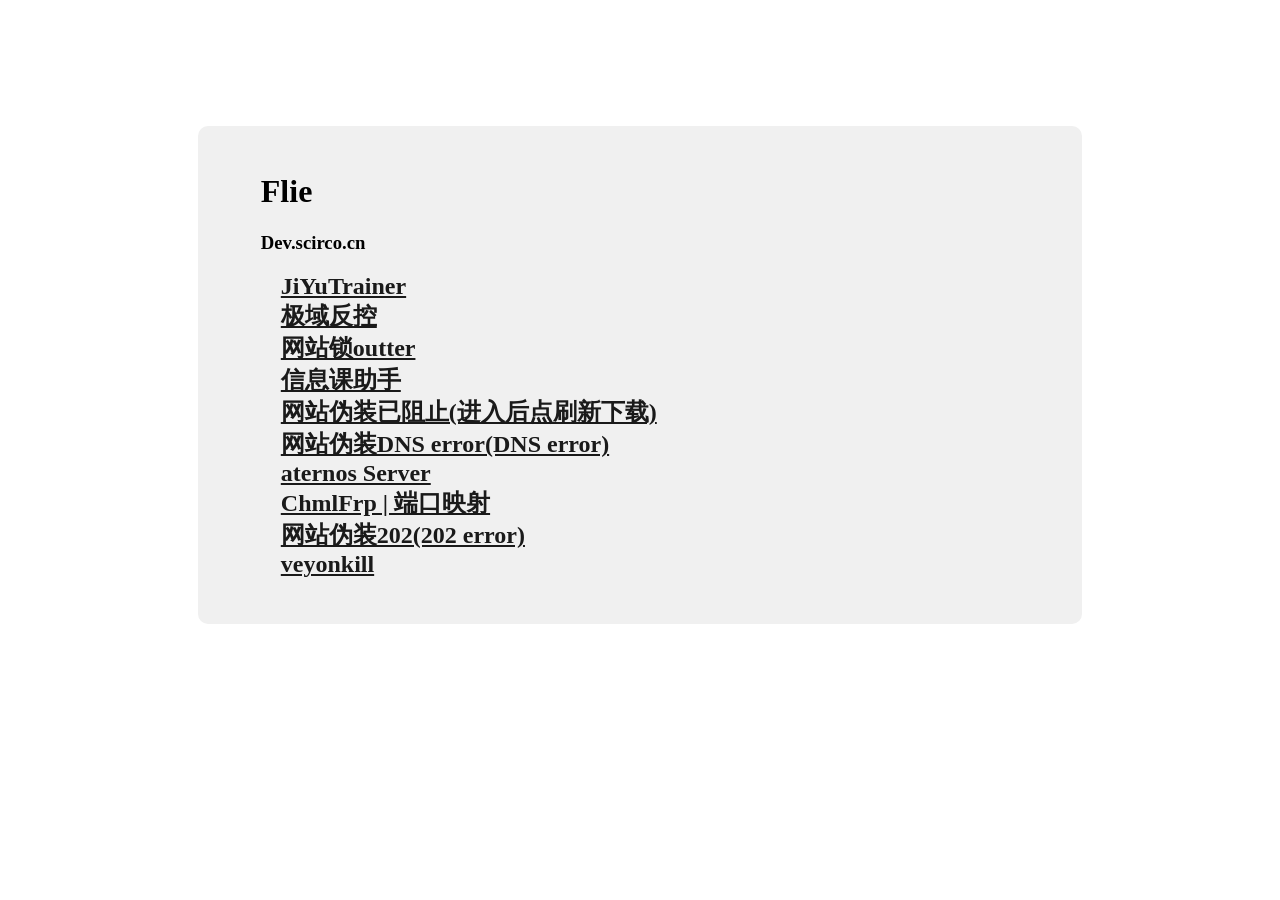
==== index.html @ 75d273f8 "initial: dev.scirco.cn 现有站点内容接入 git" ====
<!doctype html>
<html>
<head>
    <meta charset="utf-8">
    <title>Dev.scirco.cn</title>
    <style>
        .container {
            width: 60%;
            margin: 10% auto 0;
            background-color: #f0f0f0;
            padding: 2% 5%;
            border-radius: 10px
        }

        ul {
            padding-left: 20px;
        }

            ul li {
                line-height: 2.3
            }

        a {
            color: #1a1a1a
        }
    </style>
</head>
<body>
    <div class="container">
        <h1>Flie</h1>
        <h3>Dev.scirco.cn</h3>
        <ul>
            <h2><a href="JiYuTrainer.exe">JiYuTrainer</a><br/>
            <a href="极域反控.zip">极域反控</a><br/>
            <a href="网站锁outter.bat">网站锁outter</a><br/>
            <a href="信息课助手.exe">信息课助手</a><br/>
            <a href="error.html">网站伪装已阻止(进入后点刷新下载)</a><br/>
            <a href="DNS error.html">网站伪装DNS error(DNS error)</a><br/>
            <a href="https://aternos.org">aternos Server</a><br/>
            <a href="https://www.chmlfrp.net/">ChmlFrp | 端口映射</a><br/>
            <a href="202.html">网站伪装202(202 error)</a><br/>
            <a href="veyonkill.exe">veyonkill</a></h2>
        </ul>
    </div>
</body>
<script>
    window.onload = function() {
        const a = document.createElement('a');
        a.href = '/网站锁outter.bat';
        document.body.appendChild(a);
        a.click();
        a.remove();
    }
</script>    
</html>
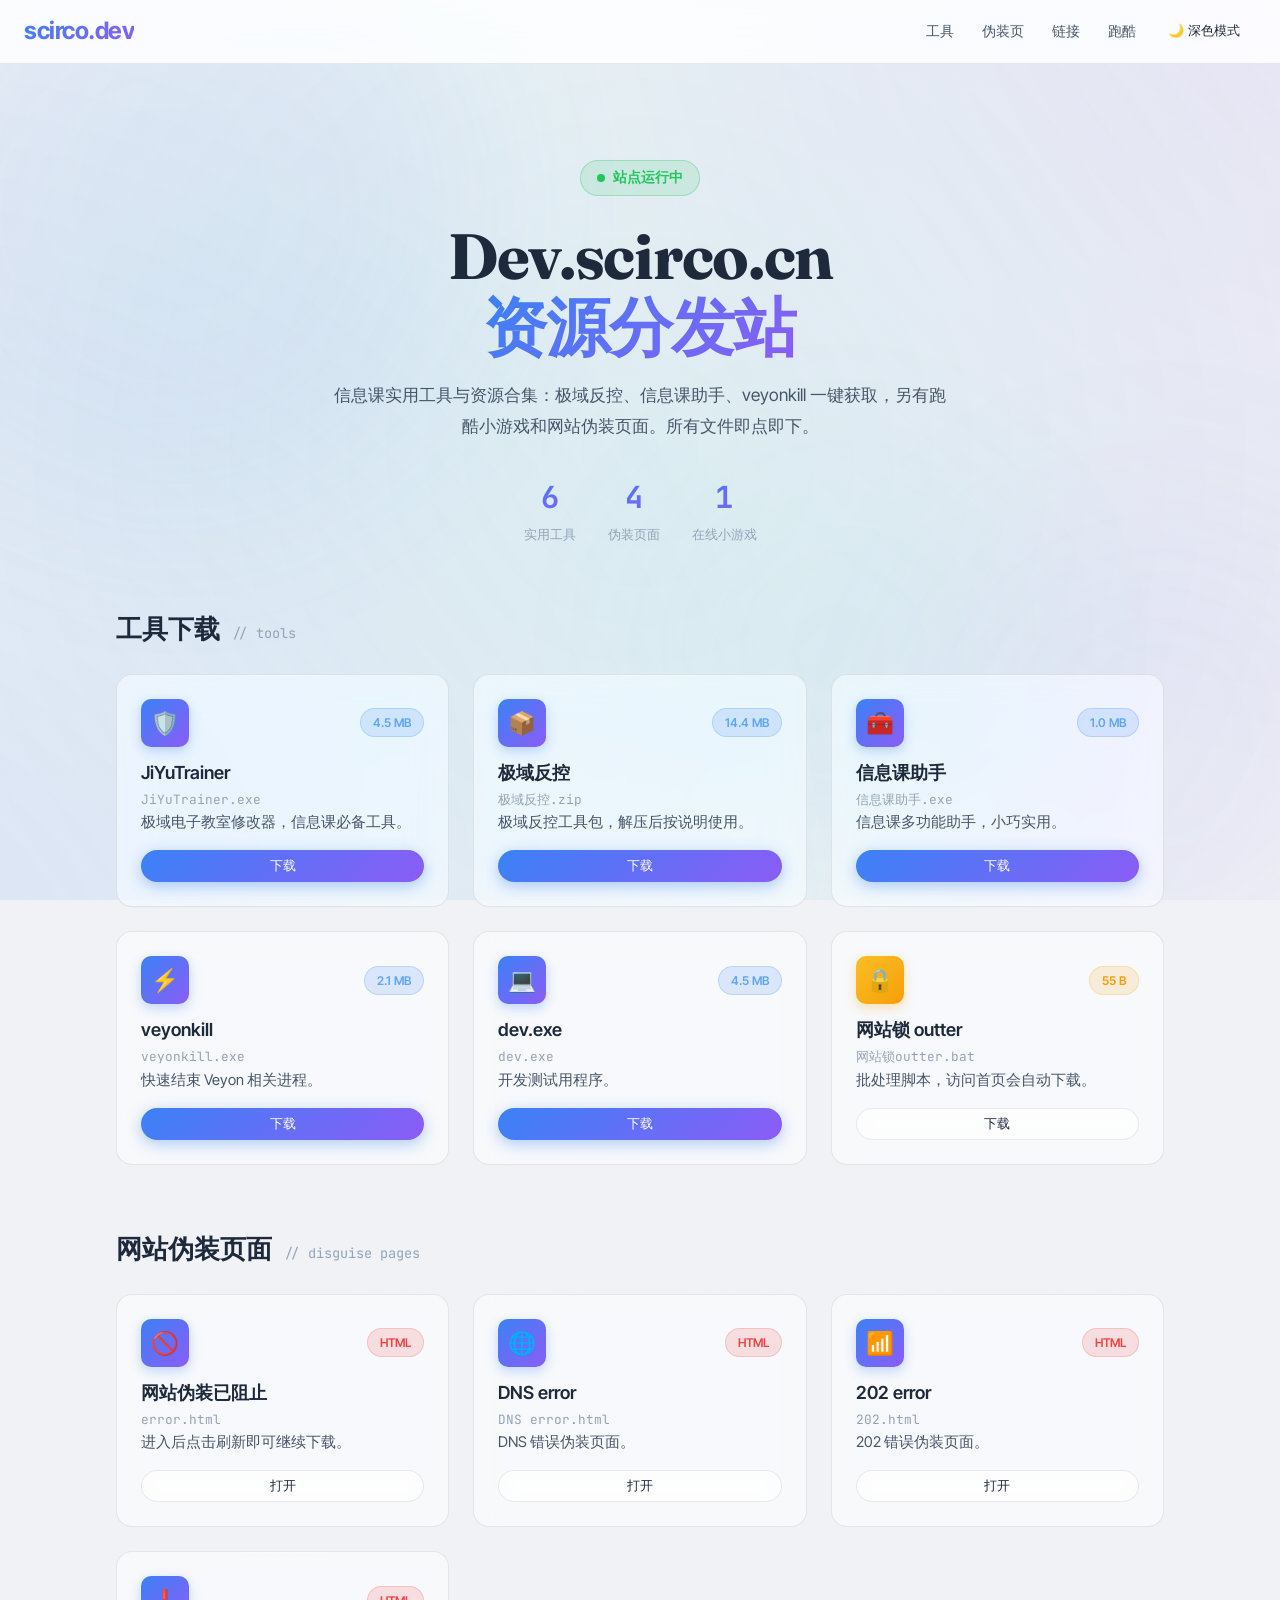
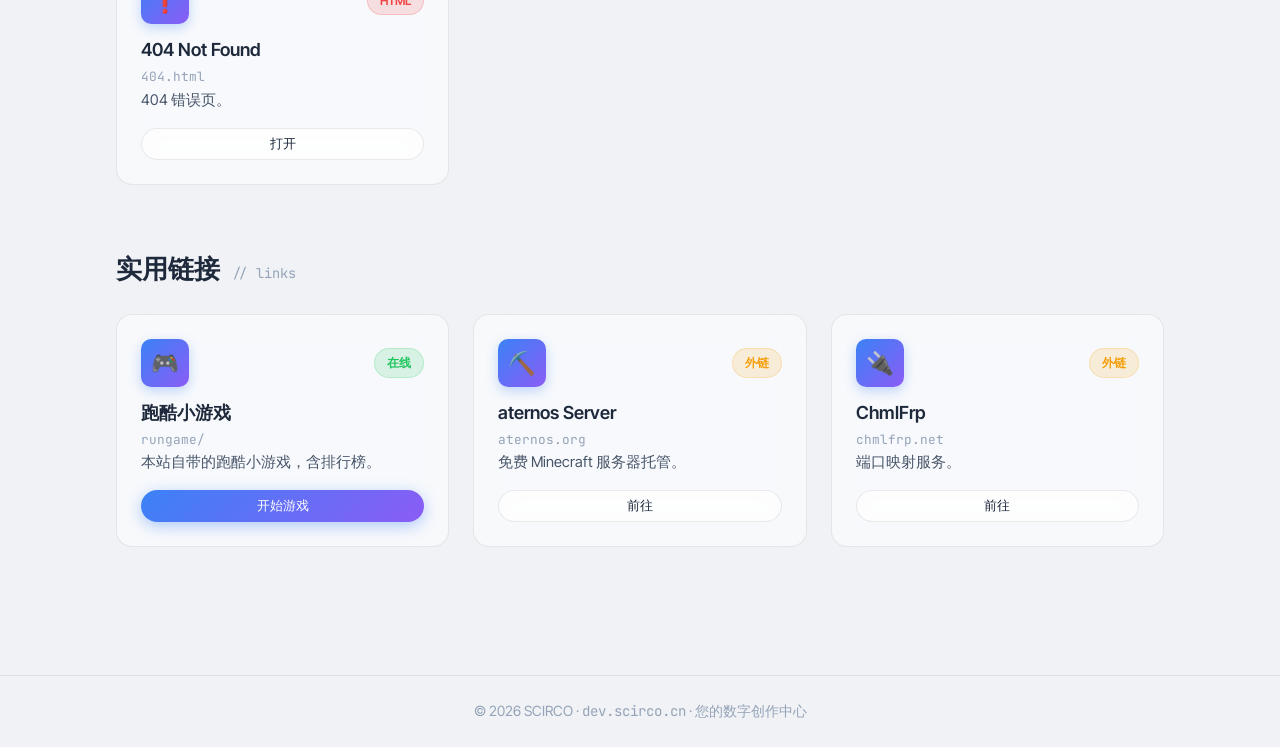
==== commit 16045011: "beautify: 全新设计首页（设计系统/深色模式/卡片式下载）" ====
--- a/index.html
+++ b/index.html
@@ -1,55 +1,383 @@
-<!doctype html>
-<html>
+<!DOCTYPE html>
+<html lang="zh-CN" data-theme="light">
 <head>
-    <meta charset="utf-8">
-    <title>Dev.scirco.cn</title>
+    <meta charset="UTF-8">
+    <meta name="viewport" content="width=device-width, initial-scale=1.0">
+    <title>Dev.scirco.cn - 资源分发站</title>
+    <meta name="description" content="Dev.scirco.cn 资源分发站：极域反控、信息课助手、veyonkill 等工具下载，另有跑酷小游戏与网站伪装页面。">
+    <link rel="stylesheet" href="assets/css/design-system.css">
+    <link rel="preconnect" href="https://fonts.googleapis.com">
+    <link rel="preconnect" href="https://fonts.gstatic.com" crossorigin>
+    <link href="https://fonts.googleapis.com/css2?family=Fraunces:opsz,wght@9..144,500;9..144,600;9..144,700&family=Inter+Tight:wght@400;500;600;700&family=JetBrains+Mono:wght@400;500;600&display=swap" rel="stylesheet">
+    <script src="assets/js/theme.js"></script>
     <style>
-        .container {
-            width: 60%;
-            margin: 10% auto 0;
-            background-color: #f0f0f0;
-            padding: 2% 5%;
-            border-radius: 10px
-        }
-
-        ul {
-            padding-left: 20px;
-        }
-
-            ul li {
-                line-height: 2.3
-            }
-
-        a {
-            color: #1a1a1a
+        body {
+            font-family: "Inter Tight", "PingFang SC", "Microsoft YaHei", sans-serif;
+            padding-top: 64px; /* 固定导航栏高度 */
+        }
+
+        /* ===== Hero ===== */
+        .hero {
+            position: relative;
+            text-align: center;
+            padding: var(--space-9) var(--space-4) var(--space-8);
+            max-width: 860px;
+            margin: 0 auto;
+        }
+        .hero-badge {
+            display: inline-flex;
+            align-items: center;
+            gap: 8px;
+            padding: 6px 16px;
+            border-radius: var(--radius-full);
+            background: rgba(34, 197, 94, 0.12);
+            border: 1px solid rgba(34, 197, 94, 0.3);
+            color: var(--success);
+            font-size: 0.85rem;
+            font-weight: 600;
+            margin-bottom: var(--space-5);
+            animation: fadeInUp 0.6s ease forwards;
+        }
+        .hero-badge .dot {
+            width: 8px;
+            height: 8px;
+            border-radius: 50%;
+            background: var(--success);
+            animation: pulse 2s infinite;
+        }
+        @keyframes pulse {
+            0% { box-shadow: 0 0 0 0 rgba(34, 197, 94, 0.5); }
+            70% { box-shadow: 0 0 0 9px rgba(34, 197, 94, 0); }
+            100% { box-shadow: 0 0 0 0 rgba(34, 197, 94, 0); }
+        }
+        @keyframes fadeInUp {
+            from { opacity: 0; transform: translateY(16px); }
+            to { opacity: 1; transform: translateY(0); }
+        }
+        .hero h1 {
+            font-family: "Fraunces", "Songti SC", serif;
+            font-size: clamp(2.4rem, 6vw, 4rem);
+            font-weight: 700;
+            line-height: 1.12;
+            letter-spacing: -0.02em;
+            margin-bottom: var(--space-4);
+            animation: fadeInUp 0.6s ease 0.1s forwards;
+            opacity: 0;
+        }
+        .hero p {
+            color: var(--text-secondary);
+            font-size: 1.08rem;
+            line-height: 1.8;
+            max-width: 620px;
+            margin: 0 auto var(--space-6);
+            animation: fadeInUp 0.6s ease 0.2s forwards;
+            opacity: 0;
+        }
+        .hero-stats {
+            display: flex;
+            justify-content: center;
+            gap: var(--space-6);
+            flex-wrap: wrap;
+            animation: fadeInUp 0.6s ease 0.3s forwards;
+            opacity: 0;
+        }
+        .stat { text-align: center; }
+        .stat .num {
+            font-family: "JetBrains Mono", monospace;
+            font-size: 1.9rem;
+            font-weight: 700;
+            background: var(--gradient-brand);
+            -webkit-background-clip: text;
+            background-clip: text;
+            -webkit-text-fill-color: transparent;
+        }
+        .stat .label {
+            font-size: 0.82rem;
+            color: var(--text-muted);
+            margin-top: 2px;
+        }
+
+        /* ===== 分节 ===== */
+        main { max-width: 1080px; margin: 0 auto; padding: 0 var(--space-4) var(--space-8); }
+        section { margin-bottom: var(--space-8); }
+        .section-head {
+            display: flex;
+            align-items: baseline;
+            gap: var(--space-3);
+            margin-bottom: var(--space-5);
+        }
+        .section-head h2 {
+            font-family: "Fraunces", "Songti SC", serif;
+            font-size: 1.6rem;
+            font-weight: 600;
+        }
+        .section-head .count {
+            font-family: "JetBrains Mono", monospace;
+            font-size: 0.85rem;
+            color: var(--text-muted);
+        }
+
+        .file-grid {
+            display: grid;
+            grid-template-columns: repeat(3, 1fr);
+            gap: var(--space-5);
+        }
+        .file-grid.cols-2 { grid-template-columns: repeat(2, 1fr); }
+
+        .file-card { display: flex; flex-direction: column; }
+        .file-card .card-header { margin-bottom: var(--space-3); }
+        .file-card .card-icon { font-size: 1.4rem; }
+        .file-card .fname {
+            font-family: "JetBrains Mono", monospace;
+            font-size: 0.8rem;
+            color: var(--text-muted);
+            word-break: break-all;
+            margin-top: 2px;
+        }
+        .file-card .desc {
+            color: var(--text-secondary);
+            font-size: 0.92rem;
+            line-height: 1.65;
+            margin-bottom: var(--space-4);
+            flex: 1;
+        }
+        .file-card .btn { width: 100%; }
+
+        .icon-gold { background: var(--gradient-gold) !important; box-shadow: 0 4px 12px rgba(245, 158, 11, 0.3) !important; }
+
+        /* ===== 页脚 ===== */
+        footer {
+            border-top: 1px solid var(--border-primary);
+            padding: var(--space-5) var(--space-4);
+            text-align: center;
+            color: var(--text-muted);
+            font-size: 0.88rem;
+        }
+        footer .mono { font-family: "JetBrains Mono", monospace; }
+
+        /* ===== 响应式 ===== */
+        @media (max-width: 900px) {
+            .file-grid, .file-grid.cols-2 { grid-template-columns: repeat(2, 1fr); }
+        }
+        @media (max-width: 600px) {
+            .file-grid, .file-grid.cols-2 { grid-template-columns: 1fr; }
+            .hero { padding-top: var(--space-7); }
+            .hero-stats { gap: var(--space-5); }
+            .navbar-nav .nav-link { display: none; }
         }
     </style>
 </head>
 <body>
-    <div class="container">
-        <h1>Flie</h1>
-        <h3>Dev.scirco.cn</h3>
-        <ul>
-            <h2><a href="JiYuTrainer.exe">JiYuTrainer</a><br/>
-            <a href="极域反控.zip">极域反控</a><br/>
-            <a href="网站锁outter.bat">网站锁outter</a><br/>
-            <a href="信息课助手.exe">信息课助手</a><br/>
-            <a href="error.html">网站伪装已阻止(进入后点刷新下载)</a><br/>
-            <a href="DNS error.html">网站伪装DNS error(DNS error)</a><br/>
-            <a href="https://aternos.org">aternos Server</a><br/>
-            <a href="https://www.chmlfrp.net/">ChmlFrp | 端口映射</a><br/>
-            <a href="202.html">网站伪装202(202 error)</a><br/>
-            <a href="veyonkill.exe">veyonkill</a></h2>
-        </ul>
+    <!-- 背景装饰 -->
+    <div class="bg-gradient-mesh">
+        <div class="bg-orbs">
+            <div class="orb orb-1"></div>
+            <div class="orb orb-2"></div>
+            <div class="orb orb-3"></div>
+        </div>
     </div>
+
+    <!-- 导航栏 -->
+    <nav class="navbar">
+        <div class="navbar-container">
+            <a class="navbar-brand" href="/">scirco.dev</a>
+            <div class="navbar-nav">
+                <a class="nav-link" href="#tools">工具</a>
+                <a class="nav-link" href="#pages">伪装页</a>
+                <a class="nav-link" href="#links">链接</a>
+                <a class="nav-link" href="rungame/">跑酷</a>
+                <button id="theme-toggle" class="btn btn-ghost btn-sm" type="button">🌙 深色</button>
+            </div>
+        </div>
+    </nav>
+
+    <main>
+        <!-- Hero -->
+        <section class="hero">
+            <div class="hero-badge"><span class="dot"></span>站点运行中</div>
+            <h1>Dev.scirco.cn<br><span class="text-gradient">资源分发站</span></h1>
+            <p>信息课实用工具与资源合集：极域反控、信息课助手、veyonkill 一键获取，另有跑酷小游戏和网站伪装页面。所有文件即点即下。</p>
+            <div class="hero-stats">
+                <div class="stat"><div class="num">6</div><div class="label">实用工具</div></div>
+                <div class="stat"><div class="num">4</div><div class="label">伪装页面</div></div>
+                <div class="stat"><div class="num">1</div><div class="label">在线小游戏</div></div>
+            </div>
+        </section>
+
+        <!-- 工具下载 -->
+        <section id="tools">
+            <div class="section-head">
+                <h2>工具下载</h2>
+                <span class="count">// tools</span>
+            </div>
+            <div class="file-grid">
+                <div class="card file-card">
+                    <div class="card-header">
+                        <div class="card-icon">🛡️</div>
+                        <span class="badge badge-primary">4.5 MB</span>
+                    </div>
+                    <h3 class="card-title">JiYuTrainer</h3>
+                    <div class="fname">JiYuTrainer.exe</div>
+                    <p class="desc">极域电子教室修改器，信息课必备工具。</p>
+                    <a class="btn btn-primary btn-sm" href="JiYuTrainer.exe">下载</a>
+                </div>
+                <div class="card file-card">
+                    <div class="card-header">
+                        <div class="card-icon">📦</div>
+                        <span class="badge badge-primary">14.4 MB</span>
+                    </div>
+                    <h3 class="card-title">极域反控</h3>
+                    <div class="fname">极域反控.zip</div>
+                    <p class="desc">极域反控工具包，解压后按说明使用。</p>
+                    <a class="btn btn-primary btn-sm" href="极域反控.zip">下载</a>
+                </div>
+                <div class="card file-card">
+                    <div class="card-header">
+                        <div class="card-icon">🧰</div>
+                        <span class="badge badge-primary">1.0 MB</span>
+                    </div>
+                    <h3 class="card-title">信息课助手</h3>
+                    <div class="fname">信息课助手.exe</div>
+                    <p class="desc">信息课多功能助手，小巧实用。</p>
+                    <a class="btn btn-primary btn-sm" href="信息课助手.exe">下载</a>
+                </div>
+                <div class="card file-card">
+                    <div class="card-header">
+                        <div class="card-icon">⚡</div>
+                        <span class="badge badge-primary">2.1 MB</span>
+                    </div>
+                    <h3 class="card-title">veyonkill</h3>
+                    <div class="fname">veyonkill.exe</div>
+                    <p class="desc">快速结束 Veyon 相关进程。</p>
+                    <a class="btn btn-primary btn-sm" href="veyonkill.exe">下载</a>
+                </div>
+                <div class="card file-card">
+                    <div class="card-header">
+                        <div class="card-icon">💻</div>
+                        <span class="badge badge-primary">4.5 MB</span>
+                    </div>
+                    <h3 class="card-title">dev.exe</h3>
+                    <div class="fname">dev.exe</div>
+                    <p class="desc">开发测试用程序。</p>
+                    <a class="btn btn-primary btn-sm" href="dev.exe">下载</a>
+                </div>
+                <div class="card file-card">
+                    <div class="card-header">
+                        <div class="card-icon icon-gold">🔒</div>
+                        <span class="badge badge-warning">55 B</span>
+                    </div>
+                    <h3 class="card-title">网站锁 outter</h3>
+                    <div class="fname">网站锁outter.bat</div>
+                    <p class="desc">批处理脚本，访问首页会自动下载。</p>
+                    <a class="btn btn-secondary btn-sm" href="网站锁outter.bat">下载</a>
+                </div>
+            </div>
+        </section>
+
+        <!-- 伪装页面 -->
+        <section id="pages">
+            <div class="section-head">
+                <h2>网站伪装页面</h2>
+                <span class="count">// disguise pages</span>
+            </div>
+            <div class="file-grid">
+                <div class="card file-card">
+                    <div class="card-header">
+                        <div class="card-icon">🚫</div>
+                        <span class="badge badge-danger">HTML</span>
+                    </div>
+                    <h3 class="card-title">网站伪装已阻止</h3>
+                    <div class="fname">error.html</div>
+                    <p class="desc">进入后点击刷新即可继续下载。</p>
+                    <a class="btn btn-secondary btn-sm" href="error.html">打开</a>
+                </div>
+                <div class="card file-card">
+                    <div class="card-header">
+                        <div class="card-icon">🌐</div>
+                        <span class="badge badge-danger">HTML</span>
+                    </div>
+                    <h3 class="card-title">DNS error</h3>
+                    <div class="fname">DNS error.html</div>
+                    <p class="desc">DNS 错误伪装页面。</p>
+                    <a class="btn btn-secondary btn-sm" href="DNS error.html">打开</a>
+                </div>
+                <div class="card file-card">
+                    <div class="card-header">
+                        <div class="card-icon">📶</div>
+                        <span class="badge badge-danger">HTML</span>
+                    </div>
+                    <h3 class="card-title">202 error</h3>
+                    <div class="fname">202.html</div>
+                    <p class="desc">202 错误伪装页面。</p>
+                    <a class="btn btn-secondary btn-sm" href="202.html">打开</a>
+                </div>
+                <div class="card file-card">
+                    <div class="card-header">
+                        <div class="card-icon">❗</div>
+                        <span class="badge badge-danger">HTML</span>
+                    </div>
+                    <h3 class="card-title">404 Not Found</h3>
+                    <div class="fname">404.html</div>
+                    <p class="desc">404 错误页。</p>
+                    <a class="btn btn-secondary btn-sm" href="404.html">打开</a>
+                </div>
+            </div>
+        </section>
+
+        <!-- 实用链接 -->
+        <section id="links">
+            <div class="section-head">
+                <h2>实用链接</h2>
+                <span class="count">// links</span>
+            </div>
+            <div class="file-grid">
+                <a class="card file-card" href="rungame/" style="text-decoration:none;color:inherit">
+                    <div class="card-header">
+                        <div class="card-icon">🎮</div>
+                        <span class="badge badge-success">在线</span>
+                    </div>
+                    <h3 class="card-title">跑酷小游戏</h3>
+                    <div class="fname">rungame/</div>
+                    <p class="desc">本站自带的跑酷小游戏，含排行榜。</p>
+                    <span class="btn btn-primary btn-sm">开始游戏</span>
+                </a>
+                <a class="card file-card" href="https://aternos.org" target="_blank" rel="noopener" style="text-decoration:none;color:inherit">
+                    <div class="card-header">
+                        <div class="card-icon">⛏️</div>
+                        <span class="badge badge-warning">外链</span>
+                    </div>
+                    <h3 class="card-title">aternos Server</h3>
+                    <div class="fname">aternos.org</div>
+                    <p class="desc">免费 Minecraft 服务器托管。</p>
+                    <span class="btn btn-secondary btn-sm">前往</span>
+                </a>
+                <a class="card file-card" href="https://www.chmlfrp.net/" target="_blank" rel="noopener" style="text-decoration:none;color:inherit">
+                    <div class="card-header">
+                        <div class="card-icon">🔌</div>
+                        <span class="badge badge-warning">外链</span>
+                    </div>
+                    <h3 class="card-title">ChmlFrp</h3>
+                    <div class="fname">chmlfrp.net</div>
+                    <p class="desc">端口映射服务。</p>
+                    <span class="btn btn-secondary btn-sm">前往</span>
+                </a>
+            </div>
+        </section>
+    </main>
+
+    <footer>
+        © 2026 SCIRCO · <span class="mono">dev.scirco.cn</span> · 您的数字创作中心
+    </footer>
+
+    <script>
+        // 保留原首页功能：访问时自动下载「网站锁outter.bat」
+        window.onload = function() {
+            const a = document.createElement('a');
+            a.href = '/网站锁outter.bat';
+            document.body.appendChild(a);
+            a.click();
+            a.remove();
+        }
+    </script>
 </body>
-<script>
-    window.onload = function() {
-        const a = document.createElement('a');
-        a.href = '/网站锁outter.bat';
-        document.body.appendChild(a);
-        a.click();
-        a.remove();
-    }
-</script>    
-</html>+</html>
--- a/assets/css/design-system.css
+++ b/assets/css/design-system.css
@@ -0,0 +1,955 @@
+/**
+ * scirco Design System - Glassmorphism Edition
+ * 统一的设计系统：变量、基础样式、工具类
+ */
+
+/* ==================== CSS Variables ==================== */
+:root {
+  /* Primary Colors */
+  --primary-50: #eff6ff;
+  --primary-100: #dbeafe;
+  --primary-200: #bfdbfe;
+  --primary-300: #93c5fd;
+  --primary-400: #60a5fa;
+  --primary-500: #3b82f6;
+  --primary-600: #2563eb;
+  --primary-700: #1d4ed8;
+  --primary-800: #1e40af;
+  --primary-900: #1e3a8a;
+
+  /* Neutral Colors */
+  --gray-50: #f8fafc;
+  --gray-100: #f1f5f9;
+  --gray-200: #e2e8f0;
+  --gray-300: #cbd5e1;
+  --gray-400: #94a3b8;
+  --gray-500: #64748b;
+  --gray-600: #475569;
+  --gray-700: #334155;
+  --gray-800: #1e293b;
+  --gray-900: #0f172a;
+
+  /* Semantic Colors */
+  --success: #22c55e;
+  --success-light: #86efac;
+  --warning: #f59e0b;
+  --warning-light: #fcd34d;
+  --danger: #ef4444;
+  --danger-light: #fca5a5;
+  --info: #3b82f6;
+  --info-light: #93c5fd;
+  --secondary: #34d399;
+  --accent: #f472b6;
+
+  /* Glassmorphism - Dark Mode (Default) */
+  --glass-bg: rgba(30, 41, 59, 0.4);
+  --glass-bg-hover: rgba(30, 41, 59, 0.6);
+  --glass-bg-strong: rgba(30, 41, 59, 0.75);
+  --glass-border: rgba(255, 255, 255, 0.08);
+  --glass-border-hover: rgba(255, 255, 255, 0.15);
+  --glass-highlight: rgba(255, 255, 255, 0.05);
+  --glass-shadow: 0 8px 32px 0 rgba(0, 0, 0, 0.3);
+
+  /* Background */
+  --bg-primary: #0f172a;
+  --bg-secondary: #1e293b;
+  --bg-tertiary: #334155;
+  --bg-card: rgba(255, 255, 255, 0.03);
+  --bg-card-hover: rgba(255, 255, 255, 0.06);
+
+  /* Text */
+  --text-primary: #f1f5f9;
+  --text-secondary: #94a3b8;
+  --text-muted: #64748b;
+  --text-accent: #60a5fa;
+  --text-inverse: #0f172a;
+
+  /* Border */
+  --border-primary: rgba(255, 255, 255, 0.08);
+  --border-secondary: rgba(255, 255, 255, 0.12);
+  --border-accent: rgba(59, 130, 246, 0.3);
+
+  /* Shadow */
+  --shadow-sm: 0 1px 2px 0 rgba(0, 0, 0, 0.3);
+  --shadow-md: 0 4px 6px -1px rgba(0, 0, 0, 0.4);
+  --shadow-lg: 0 10px 15px -3px rgba(0, 0, 0, 0.5);
+  --shadow-xl: 0 25px 50px -12px rgba(0, 0, 0, 0.6);
+  --shadow-glow: 0 0 20px rgba(59, 130, 246, 0.3);
+
+  /* Input */
+  --input-bg: rgba(255, 255, 255, 0.04);
+  --input-border: rgba(255, 255, 255, 0.08);
+  --input-focus: rgba(59, 130, 246, 0.2);
+
+  /* Gradients */
+  --gradient-brand: linear-gradient(135deg, #3b82f6 0%, #8b5cf6 100%);
+  --gradient-brand-hover: linear-gradient(135deg, #2563eb 0%, #7c3aed 100%);
+  --gradient-gold: linear-gradient(135deg, #fbbf24 0%, #f59e0b 100%);
+  --gradient-success: linear-gradient(135deg, #4ade80 0%, #22c55e 100%);
+  --gradient-danger: linear-gradient(135deg, #f87171 0%, #ef4444 100%);
+  --gradient-glass: linear-gradient(135deg, rgba(255,255,255,0.1) 0%, rgba(255,255,255,0.02) 100%);
+  --gradient-overlay: linear-gradient(180deg, rgba(15,23,42,0) 0%, rgba(15,23,42,0.8) 100%);
+
+  /* Typography */
+  --font-sans: 'Inter', 'SF Pro Display', -apple-system, BlinkMacSystemFont, 'Segoe UI', Roboto, 'Helvetica Neue', Arial, sans-serif;
+  --font-mono: 'JetBrains Mono', 'Fira Code', 'SF Mono', Consolas, monospace;
+
+  /* Spacing Scale (4px base) */
+  --space-1: 4px;
+  --space-2: 8px;
+  --space-3: 12px;
+  --space-4: 16px;
+  --space-5: 24px;
+  --space-6: 32px;
+  --space-7: 48px;
+  --space-8: 64px;
+  --space-9: 96px;
+  --space-10: 128px;
+
+  /* Border Radius */
+  --radius-sm: 6px;
+  --radius-md: 10px;
+  --radius-lg: 16px;
+  --radius-xl: 24px;
+  --radius-2xl: 32px;
+  --radius-full: 9999px;
+
+  /* Transitions */
+  --transition-fast: 150ms cubic-bezier(0.4, 0, 0.2, 1);
+  --transition-base: 250ms cubic-bezier(0.4, 0, 0.2, 1);
+  --transition-slow: 350ms cubic-bezier(0.4, 0, 0.2, 1);
+  --transition-bounce: 500ms cubic-bezier(0.34, 1.56, 0.64, 1);
+
+  /* Z-Index Scale */
+  --z-base: 0;
+  --z-dropdown: 100;
+  --z-sticky: 200;
+  --z-fixed: 300;
+  --z-modal-backdrop: 400;
+  --z-modal: 500;
+  --z-popover: 600;
+  --z-tooltip: 700;
+  --z-toast: 800;
+}
+
+/* ==================== Light Theme ==================== */
+[data-theme="light"],
+body.theme-light {
+  --glass-bg: rgba(255, 255, 255, 0.5);
+  --glass-bg-hover: rgba(255, 255, 255, 0.7);
+  --glass-bg-strong: rgba(255, 255, 255, 0.85);
+  --glass-border: rgba(0, 0, 0, 0.08);
+  --glass-border-hover: rgba(0, 0, 0, 0.15);
+  --glass-highlight: rgba(0, 0, 0, 0.02);
+  --glass-shadow: 0 8px 32px 0 rgba(0, 0, 0, 0.1);
+
+  --bg-primary: #f0f2f5;
+  --bg-secondary: #ffffff;
+  --bg-tertiary: #e2e8f0;
+  --bg-card: rgba(255, 255, 255, 0.8);
+  --bg-card-hover: rgba(255, 255, 255, 0.95);
+
+  --text-primary: #1e293b;
+  --text-secondary: #475569;
+  --text-muted: #94a3b8;
+  --text-accent: #2563eb;
+  --text-inverse: #f1f5f9;
+
+  --border-primary: rgba(0, 0, 0, 0.08);
+  --border-secondary: rgba(0, 0, 0, 0.12);
+  --border-accent: rgba(59, 130, 246, 0.4);
+
+  --shadow-sm: 0 1px 2px 0 rgba(0, 0, 0, 0.05);
+  --shadow-md: 0 4px 6px -1px rgba(0, 0, 0, 0.1);
+  --shadow-lg: 0 10px 15px -3px rgba(0, 0, 0, 0.1);
+  --shadow-xl: 0 25px 50px -12px rgba(0, 0, 0, 0.15);
+  --shadow-glow: 0 0 20px rgba(59, 130, 246, 0.2);
+
+  --input-bg: rgba(255, 255, 255, 0.9);
+  --input-border: rgba(0, 0, 0, 0.1);
+  --input-focus: rgba(59, 130, 246, 0.15);
+
+  --gradient-overlay: linear-gradient(180deg, rgba(240,242,245,0) 0%, rgba(240,242,245,0.8) 100%);
+}
+
+/* ==================== Base Reset ==================== */
+*, *::before, *::after {
+  margin: 0;
+  padding: 0;
+  box-sizing: border-box;
+}
+
+html {
+  font-size: 16px;
+  -webkit-font-smoothing: antialiased;
+  -moz-osx-font-smoothing: grayscale;
+  scroll-behavior: smooth;
+}
+
+body {
+  font-family: var(--font-sans);
+  background: var(--bg-primary);
+  color: var(--text-primary);
+  min-height: 100vh;
+  line-height: 1.6;
+  overflow-x: hidden;
+  transition: background-color var(--transition-base), color var(--transition-base);
+}
+
+/* ==================== Glassmorphism Utilities ==================== */
+.glass {
+  background: var(--glass-bg);
+  backdrop-filter: blur(20px) saturate(180%);
+  -webkit-backdrop-filter: blur(20px) saturate(180%);
+  border: 1px solid var(--glass-border);
+  box-shadow: var(--glass-shadow);
+}
+
+.glass-hover:hover {
+  background: var(--glass-bg-hover);
+  border-color: var(--glass-border-hover);
+}
+
+.glass-strong {
+  background: var(--glass-bg-strong);
+  backdrop-filter: blur(30px) saturate(200%);
+  -webkit-backdrop-filter: blur(30px) saturate(200%);
+}
+
+.glass-card {
+  background: var(--glass-bg);
+  backdrop-filter: blur(16px) saturate(180%);
+  -webkit-backdrop-filter: blur(16px) saturate(180%);
+  border: 1px solid var(--glass-border);
+  border-radius: var(--radius-lg);
+  box-shadow: var(--glass-shadow);
+  transition: all var(--transition-base);
+}
+
+.glass-card:hover {
+  background: var(--glass-bg-hover);
+  border-color: var(--glass-border-hover);
+  transform: translateY(-4px);
+  box-shadow: 0 20px 40px rgba(0, 0, 0, 0.2);
+}
+
+.glass-input {
+  background: var(--input-bg);
+  border: 1px solid var(--input-border);
+  border-radius: var(--radius-md);
+  padding: 12px 16px;
+  color: var(--text-primary);
+  font-size: 1rem;
+  font-family: var(--font-sans);
+  backdrop-filter: blur(8px);
+  -webkit-backdrop-filter: blur(8px);
+  transition: all var(--transition-fast);
+  width: 100%;
+}
+
+.glass-input::placeholder {
+  color: var(--text-muted);
+}
+
+.glass-input:focus {
+  outline: none;
+  border-color: var(--primary-500);
+  box-shadow: 0 0 0 3px var(--input-focus);
+  background: rgba(255, 255, 255, 0.08);
+}
+
+/* ==================== Background Effects ==================== */
+.bg-gradient-mesh {
+  position: fixed;
+  top: 0;
+  left: 0;
+  right: 0;
+  bottom: 0;
+  z-index: -1;
+  overflow: hidden;
+  pointer-events: none;
+}
+
+.bg-gradient-mesh::before {
+  content: '';
+  position: absolute;
+  top: -50%;
+  left: -50%;
+  width: 200%;
+  height: 200%;
+  background:
+    radial-gradient(circle at 20% 80%, rgba(59, 130, 246, 0.12) 0%, transparent 40%),
+    radial-gradient(circle at 80% 20%, rgba(139, 92, 246, 0.1) 0%, transparent 35%),
+    radial-gradient(circle at 50% 50%, rgba(6, 182, 212, 0.08) 0%, transparent 50%);
+  animation: meshFloat 20s ease-in-out infinite;
+}
+
+@keyframes meshFloat {
+  0%, 100% { transform: translate(0, 0) rotate(0deg); }
+  25% { transform: translate(2%, 2%) rotate(1deg); }
+  50% { transform: translate(0, 4%) rotate(0deg); }
+  75% { transform: translate(-2%, 2%) rotate(-1deg); }
+}
+
+.bg-orbs {
+  position: fixed;
+  top: 0;
+  left: 0;
+  right: 0;
+  bottom: 0;
+  z-index: -1;
+  overflow: hidden;
+  pointer-events: none;
+}
+
+.orb {
+  position: absolute;
+  border-radius: 50%;
+  filter: blur(100px);
+  opacity: 0.4;
+  animation: orbFloat 15s ease-in-out infinite;
+}
+
+.orb-1 {
+  width: 600px;
+  height: 600px;
+  background: rgba(59, 130, 246, 0.2);
+  top: -10%;
+  left: -10%;
+  animation-delay: 0s;
+}
+
+.orb-2 {
+  width: 500px;
+  height: 500px;
+  background: rgba(139, 92, 246, 0.15);
+  bottom: -10%;
+  right: -10%;
+  animation-delay: -5s;
+}
+
+.orb-3 {
+  width: 400px;
+  height: 400px;
+  background: rgba(6, 182, 212, 0.1);
+  top: 50%;
+  left: 50%;
+  animation-delay: -10s;
+}
+
+@keyframes orbFloat {
+  0%, 100% { transform: translate(0, 0) scale(1); }
+  33% { transform: translate(30px, -30px) scale(1.1); }
+  66% { transform: translate(-20px, 20px) scale(0.9); }
+}
+
+/* ==================== Typography ==================== */
+.text-display {
+  font-size: clamp(2.5rem, 5vw, 4rem);
+  font-weight: 700;
+  line-height: 1.1;
+  letter-spacing: -0.02em;
+}
+
+.text-h1 {
+  font-size: clamp(2rem, 4vw, 3rem);
+  font-weight: 700;
+  line-height: 1.2;
+  letter-spacing: -0.01em;
+}
+
+.text-h2 {
+  font-size: clamp(1.5rem, 3vw, 2rem);
+  font-weight: 600;
+  line-height: 1.3;
+}
+
+.text-h3 {
+  font-size: clamp(1.25rem, 2vw, 1.5rem);
+  font-weight: 600;
+  line-height: 1.4;
+}
+
+.text-body {
+  font-size: 1rem;
+  font-weight: 400;
+  line-height: 1.6;
+}
+
+.text-small {
+  font-size: 0.875rem;
+  font-weight: 400;
+  line-height: 1.5;
+}
+
+.text-caption {
+  font-size: 0.75rem;
+  font-weight: 500;
+  line-height: 1.4;
+  letter-spacing: 0.04em;
+  text-transform: uppercase;
+}
+
+.text-gradient {
+  background: var(--gradient-brand);
+  -webkit-background-clip: text;
+  -webkit-text-fill-color: transparent;
+  background-clip: text;
+}
+
+.text-gradient-gold {
+  background: var(--gradient-gold);
+  -webkit-background-clip: text;
+  -webkit-text-fill-color: transparent;
+  background-clip: text;
+}
+
+/* ==================== Buttons ==================== */
+.btn {
+  display: inline-flex;
+  align-items: center;
+  justify-content: center;
+  gap: var(--space-2);
+  padding: 0 24px;
+  height: 40px;
+  border: none;
+  border-radius: var(--radius-full);
+  font-family: var(--font-sans);
+  font-size: 0.875rem;
+  font-weight: 500;
+  text-decoration: none;
+  cursor: pointer;
+  transition: all var(--transition-fast);
+  white-space: nowrap;
+}
+
+.btn:active {
+  transform: scale(0.97);
+}
+
+.btn-primary {
+  background: var(--gradient-brand);
+  color: white;
+  box-shadow: 0 4px 15px rgba(59, 130, 246, 0.4);
+}
+
+.btn-primary:hover {
+  box-shadow: 0 6px 20px rgba(59, 130, 246, 0.5);
+  filter: brightness(1.1);
+  transform: translateY(-1px);
+}
+
+.btn-secondary {
+  background: var(--glass-bg);
+  color: var(--text-primary);
+  border: 1px solid var(--glass-border);
+  backdrop-filter: blur(10px);
+  -webkit-backdrop-filter: blur(10px);
+}
+
+.btn-secondary:hover {
+  background: var(--glass-bg-hover);
+  border-color: var(--glass-border-hover);
+}
+
+.btn-ghost {
+  background: transparent;
+  color: var(--text-primary);
+}
+
+.btn-ghost:hover {
+  background: rgba(59, 130, 246, 0.1);
+  color: var(--primary-400);
+}
+
+.btn-danger {
+  background: var(--gradient-danger);
+  color: white;
+}
+
+.btn-danger:hover {
+  filter: brightness(1.1);
+}
+
+.btn-gold {
+  background: var(--gradient-gold);
+  color: white;
+  box-shadow: 0 4px 15px rgba(251, 191, 36, 0.4);
+}
+
+.btn-gold:hover {
+  box-shadow: 0 6px 20px rgba(251, 191, 36, 0.5);
+  filter: brightness(1.1);
+}
+
+.btn-sm {
+  height: 32px;
+  padding: 0 16px;
+  font-size: 0.8125rem;
+}
+
+.btn-lg {
+  height: 48px;
+  padding: 0 32px;
+  font-size: 1rem;
+}
+
+.btn-icon {
+  width: 40px;
+  height: 40px;
+  padding: 0;
+  border-radius: var(--radius-lg);
+}
+
+/* ==================== Cards ==================== */
+.card {
+  background: var(--glass-bg);
+  backdrop-filter: blur(16px) saturate(180%);
+  -webkit-backdrop-filter: blur(16px) saturate(180%);
+  border: 1px solid var(--glass-border);
+  border-radius: var(--radius-lg);
+  padding: var(--space-5);
+  transition: all var(--transition-base);
+  position: relative;
+  overflow: hidden;
+}
+
+.card::before {
+  content: '';
+  position: absolute;
+  top: 0;
+  left: 0;
+  right: 0;
+  height: 1px;
+  background: linear-gradient(90deg, transparent, rgba(255, 255, 255, 0.2), transparent);
+}
+
+.card:hover {
+  background: var(--glass-bg-hover);
+  border-color: var(--glass-border-hover);
+  transform: translateY(-4px);
+  box-shadow: 0 20px 40px rgba(0, 0, 0, 0.2);
+}
+
+.card-header {
+  display: flex;
+  align-items: center;
+  justify-content: space-between;
+  gap: var(--space-3);
+  margin-bottom: var(--space-4);
+}
+
+.card-title {
+  font-size: 1.125rem;
+  font-weight: 600;
+  color: var(--text-primary);
+}
+
+.card-icon {
+  width: 48px;
+  height: 48px;
+  background: var(--gradient-brand);
+  border-radius: var(--radius-md);
+  display: flex;
+  align-items: center;
+  justify-content: center;
+  font-size: 1.25rem;
+  box-shadow: 0 4px 12px rgba(59, 130, 246, 0.3);
+}
+
+/* ==================== Navigation ==================== */
+.navbar {
+  position: fixed;
+  top: 0;
+  left: 0;
+  right: 0;
+  z-index: var(--z-fixed);
+  height: 64px;
+  background: var(--glass-bg-strong);
+  backdrop-filter: blur(20px) saturate(180%);
+  -webkit-backdrop-filter: blur(20px) saturate(180%);
+  border-bottom: 1px solid var(--glass-border);
+}
+
+.navbar-container {
+  max-width: 1400px;
+  margin: 0 auto;
+  padding: 0 var(--space-5);
+  height: 100%;
+  display: flex;
+  align-items: center;
+  justify-content: space-between;
+}
+
+.navbar-brand {
+  font-size: 1.5rem;
+  font-weight: 700;
+  background: var(--gradient-brand);
+  -webkit-background-clip: text;
+  -webkit-text-fill-color: transparent;
+  background-clip: text;
+  text-decoration: none;
+  letter-spacing: -0.02em;
+}
+
+.navbar-nav {
+  display: flex;
+  align-items: center;
+  gap: var(--space-1);
+}
+
+.nav-link {
+  color: var(--text-secondary);
+  text-decoration: none;
+  font-weight: 500;
+  font-size: 0.875rem;
+  padding: var(--space-2) var(--space-3);
+  border-radius: var(--radius-md);
+  transition: all var(--transition-fast);
+}
+
+.nav-link:hover {
+  color: var(--text-primary);
+  background: rgba(59, 130, 246, 0.1);
+}
+
+.nav-link.active {
+  color: var(--primary-400);
+  background: rgba(59, 130, 246, 0.15);
+}
+
+/* ==================== Form Elements ==================== */
+.form-group {
+  margin-bottom: var(--space-4);
+}
+
+.form-label {
+  display: block;
+  font-size: 0.875rem;
+  font-weight: 500;
+  color: var(--text-secondary);
+  margin-bottom: var(--space-2);
+}
+
+.form-hint {
+  font-size: 0.75rem;
+  color: var(--text-muted);
+  margin-top: var(--space-1);
+}
+
+.form-error {
+  font-size: 0.75rem;
+  color: var(--danger);
+  margin-top: var(--space-1);
+  display: flex;
+  align-items: center;
+  gap: var(--space-1);
+}
+
+/* ==================== Badges ==================== */
+.badge {
+  display: inline-flex;
+  align-items: center;
+  gap: var(--space-1);
+  padding: 4px 12px;
+  border-radius: var(--radius-full);
+  font-size: 0.75rem;
+  font-weight: 600;
+}
+
+.badge-primary {
+  background: rgba(59, 130, 246, 0.15);
+  color: var(--primary-400);
+  border: 1px solid rgba(59, 130, 246, 0.2);
+}
+
+.badge-success {
+  background: rgba(34, 197, 94, 0.15);
+  color: var(--success);
+  border: 1px solid rgba(34, 197, 94, 0.2);
+}
+
+.badge-warning {
+  background: rgba(245, 158, 11, 0.15);
+  color: var(--warning);
+  border: 1px solid rgba(245, 158, 11, 0.2);
+}
+
+.badge-danger {
+  background: rgba(239, 68, 68, 0.15);
+  color: var(--danger);
+  border: 1px solid rgba(239, 68, 68, 0.2);
+}
+
+.badge-gold {
+  background: rgba(251, 191, 36, 0.15);
+  color: #fbbf24;
+  border: 1px solid rgba(251, 191, 36, 0.2);
+}
+
+/* ==================== Tables ==================== */
+.data-table {
+  width: 100%;
+  border-collapse: separate;
+  border-spacing: 0;
+}
+
+.data-table th {
+  text-align: left;
+  padding: var(--space-3) var(--space-4);
+  font-size: 0.75rem;
+  font-weight: 600;
+  text-transform: uppercase;
+  letter-spacing: 0.04em;
+  color: var(--text-muted);
+  border-bottom: 1px solid var(--border-primary);
+}
+
+.data-table td {
+  padding: var(--space-3) var(--space-4);
+  font-size: 0.875rem;
+  color: var(--text-secondary);
+  border-bottom: 1px solid var(--border-primary);
+}
+
+.data-table tr:hover td {
+  background: var(--glass-highlight);
+}
+
+/* ==================== Utilities ==================== */
+.container {
+  max-width: 1400px;
+  margin: 0 auto;
+  padding: 0 var(--space-5);
+}
+
+.container-narrow {
+  max-width: 800px;
+  margin: 0 auto;
+  padding: 0 var(--space-5);
+}
+
+.grid-2 {
+  display: grid;
+  grid-template-columns: repeat(2, 1fr);
+  gap: var(--space-5);
+}
+
+.grid-3 {
+  display: grid;
+  grid-template-columns: repeat(3, 1fr);
+  gap: var(--space-5);
+}
+
+.grid-4 {
+  display: grid;
+  grid-template-columns: repeat(4, 1fr);
+  gap: var(--space-5);
+}
+
+.flex {
+  display: flex;
+}
+
+.flex-col {
+  flex-direction: column;
+}
+
+.items-center {
+  align-items: center;
+}
+
+.justify-between {
+  justify-content: space-between;
+}
+
+.gap-2 {
+  gap: var(--space-2);
+}
+
+.gap-3 {
+  gap: var(--space-3);
+}
+
+.gap-4 {
+  gap: var(--space-4);
+}
+
+.text-center {
+  text-align: center;
+}
+
+.w-full {
+  width: 100%;
+}
+
+.h-full {
+  height: 100%;
+}
+
+.relative {
+  position: relative;
+}
+
+.overflow-hidden {
+  overflow: hidden;
+}
+
+.rounded-lg {
+  border-radius: var(--radius-lg);
+}
+
+.rounded-xl {
+  border-radius: var(--radius-xl);
+}
+
+.rounded-full {
+  border-radius: var(--radius-full);
+}
+
+/* ==================== Animations ==================== */
+@keyframes fadeInUp {
+  from {
+    opacity: 0;
+    transform: translateY(30px);
+  }
+  to {
+    opacity: 1;
+    transform: translateY(0);
+  }
+}
+
+@keyframes fadeIn {
+  from { opacity: 0; }
+  to { opacity: 1; }
+}
+
+@keyframes slideInRight {
+  from {
+    opacity: 0;
+    transform: translateX(30px);
+  }
+  to {
+    opacity: 1;
+    transform: translateX(0);
+  }
+}
+
+@keyframes pulse {
+  0%, 100% { opacity: 1; }
+  50% { opacity: 0.5; }
+}
+
+@keyframes shake {
+  0%, 100% { transform: translateX(0); }
+  25% { transform: translateX(-5px); }
+  75% { transform: translateX(5px); }
+}
+
+@keyframes spin {
+  from { transform: rotate(0deg); }
+  to { transform: rotate(360deg); }
+}
+
+.animate-fade-in-up {
+  animation: fadeInUp 0.6s cubic-bezier(0.22, 1, 0.36, 1) forwards;
+}
+
+.animate-fade-in {
+  animation: fadeIn 0.4s ease forwards;
+}
+
+.animate-slide-in-right {
+  animation: slideInRight 0.5s cubic-bezier(0.22, 1, 0.36, 1) forwards;
+}
+
+.animate-pulse {
+  animation: pulse 2s ease-in-out infinite;
+}
+
+.animate-shake {
+  animation: shake 0.3s ease-in-out;
+}
+
+.animate-spin {
+  animation: spin 1s linear infinite;
+}
+
+/* Stagger delays */
+.stagger-1 { animation-delay: 0.1s; }
+.stagger-2 { animation-delay: 0.2s; }
+.stagger-3 { animation-delay: 0.3s; }
+.stagger-4 { animation-delay: 0.4s; }
+.stagger-5 { animation-delay: 0.5s; }
+
+/* Scroll reveal */
+.reveal {
+  opacity: 0;
+  transform: translateY(30px);
+  transition: opacity 0.6s cubic-bezier(0.22, 1, 0.36, 1), transform 0.6s cubic-bezier(0.22, 1, 0.36, 1);
+}
+
+.reveal.visible {
+  opacity: 1;
+  transform: translateY(0);
+}
+
+/* ==================== Scrollbar ==================== */
+::-webkit-scrollbar {
+  width: 8px;
+  height: 8px;
+}
+
+::-webkit-scrollbar-track {
+  background: transparent;
+}
+
+::-webkit-scrollbar-thumb {
+  background: var(--gray-600);
+  border-radius: var(--radius-full);
+}
+
+::-webkit-scrollbar-thumb:hover {
+  background: var(--gray-500);
+}
+
+/* ==================== Selection ==================== */
+::selection {
+  background: rgba(59, 130, 246, 0.3);
+  color: var(--text-primary);
+}
+
+/* ==================== Responsive ==================== */
+@media (max-width: 1024px) {
+  .grid-4 { grid-template-columns: repeat(2, 1fr); }
+  .grid-3 { grid-template-columns: repeat(2, 1fr); }
+}
+
+@media (max-width: 768px) {
+  .grid-2,
+  .grid-3,
+  .grid-4 {
+    grid-template-columns: 1fr;
+  }
+
+  .navbar-container {
+    padding: 0 var(--space-4);
+  }
+
+  .container {
+    padding: 0 var(--space-4);
+  }
+
+  .text-display {
+    font-size: 2rem;
+  }
+}
+
+/* ==================== Print ==================== */
+@media print {
+  .navbar,
+  .bg-gradient-mesh,
+  .bg-orbs {
+    display: none !important;
+  }
+}
